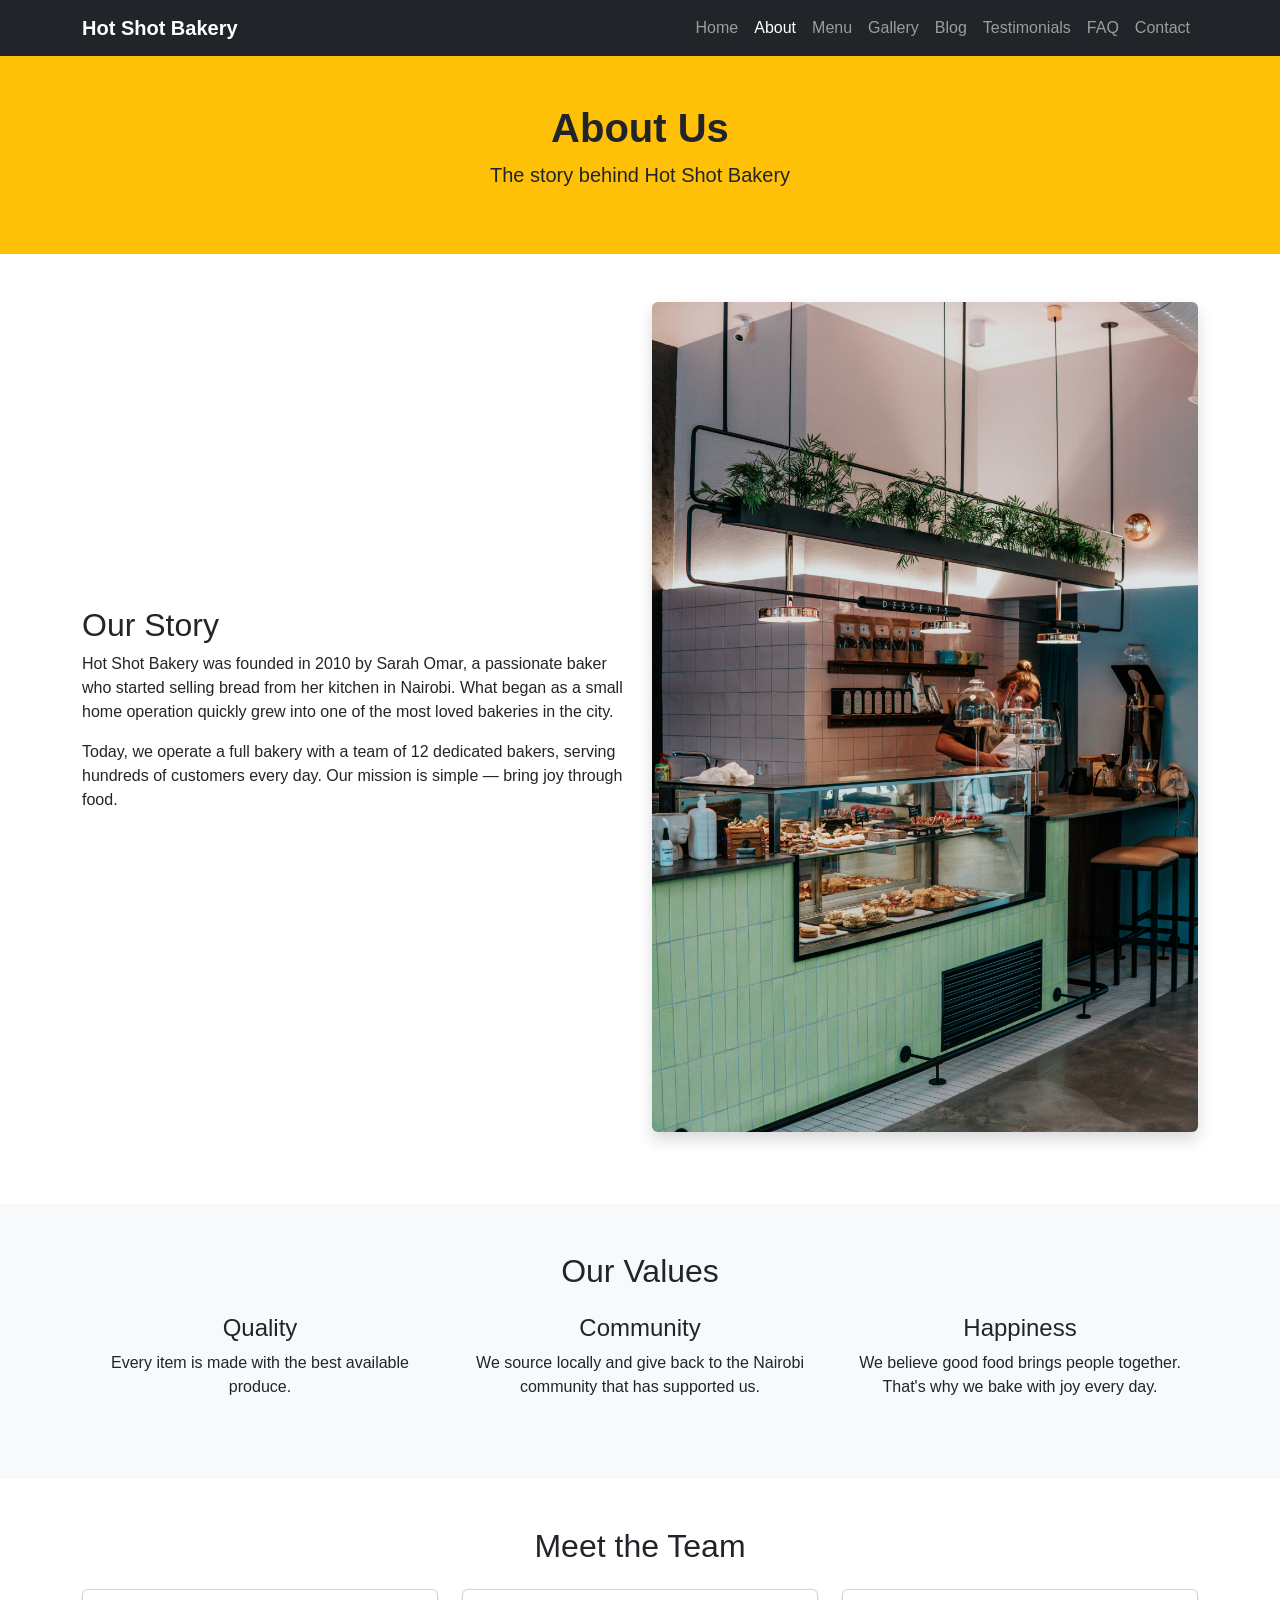
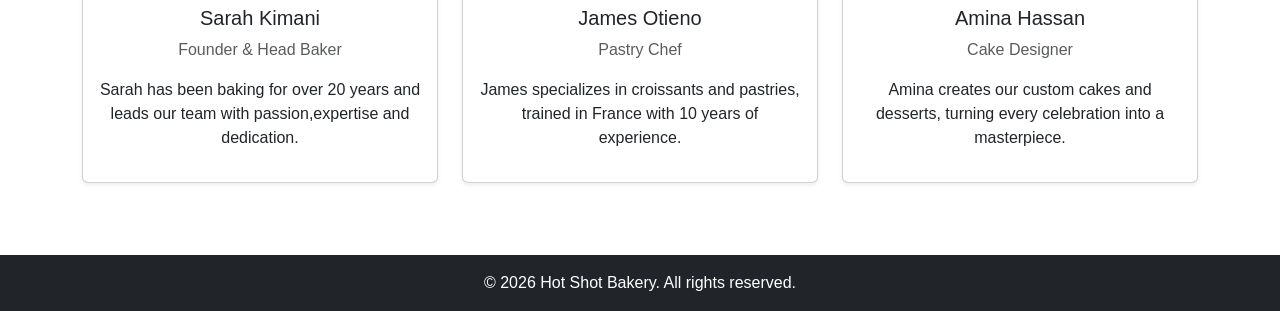
==== about.html @ dfd1ef3e "Move about.html and menu.html to root directory" ====
<!DOCTYPE html>
<html lang="en">
<head>
  <meta charset="UTF-8" />
  <meta name="viewport" content="width=device-width, initial-scale=1.0"/>
  <title>Hot Shot Bakery - About</title>
  <link href="https://cdn.jsdelivr.net/npm/bootstrap@5.3.0/dist/css/bootstrap.min.css" rel="stylesheet"/>
  <link rel="stylesheet" href="css/style.css"/>
</head>
<body>

   
   <NAVBAR>
  <nav class="navbar navbar-expand-lg navbar-dark bg-dark">
    <div class="container">
      <a class="navbar-brand fw-bold" href="index.html"> Hot Shot Bakery</a>
      <button class="navbar-toggler" type="button" data-bs-toggle="collapse" data-bs-target="#navMenu">
        <span class="navbar-toggler-icon"></span>
      </button>
      <div class="collapse navbar-collapse" id="navMenu">
        <ul class="navbar-nav ms-auto">
          <li class="nav-item"><a class="nav-link" href="index.html">Home</a></li>
          <li class="nav-item"><a class="nav-link active" href="about.html">About</a></li>
          <li class="nav-item"><a class="nav-link" href="menu.html">Menu</a></li>
          <li class="nav-item"><a class="nav-link" href="gallery.html">Gallery</a></li>
          <li class="nav-item"><a class="nav-link" href="blog.html">Blog</a></li>
          <li class="nav-item"><a class="nav-link" href="testimonials.html">Testimonials</a></li>
          <li class="nav-item"><a class="nav-link" href="faq.html">FAQ</a></li>
          <li class="nav-item"><a class="nav-link" href="contact.html">Contact</a></li>
        </ul>
      </div>
    </div>
  </nav>

  <PAGE HEADER >
  <section class="bg-warning text-dark text-center py-5">
    <h1 class="fw-bold">About Us</h1>
    <p class="lead">The story behind Hot Shot Bakery</p>
  </section>

  <OUR STORY >
  <section class="container my-5">
    <div class="row align-items-center">
      <div class="col-md-6 mb-4">
        <h2>Our Story</h2>
        <p>Hot Shot Bakery was founded in 2010 by Sarah Omar, a passionate baker who started selling bread from her kitchen in Nairobi. What began as a small home operation quickly grew into one of the most loved bakeries in the city.</p>
        <p>Today, we operate a full bakery with a team of 12 dedicated bakers, serving hundreds of customers every day. Our mission is simple — bring joy through food.</p>
      </div>
      <div class="col-md-6 mb-4 text-center">
<img src="images/bakery.jpg" alt="Bakery interior" class="img-fluid rounded shadow"/>
    </div>
  </section>

  <OUR VALUES >
  <section class="bg-light py-5">
    <div class="container">
      <h2 class="text-center mb-4">Our Values</h2>
      <div class="row text-center">
        <div class="col-md-4 mb-3">
          <h4> Quality</h4>
          <p> Every item is made with the best available produce.</p>
        </div>
        <div class="col-md-4 mb-3">
          <h4> Community</h4>
          <p>We source locally and give back to the Nairobi community that has supported us.</p>
        </div>
        <div class="col-md-4 mb-3">
          <h4> Happiness</h4>
          <p>We believe good food brings people together. That's why we bake with joy every day.</p>
        </div>
      </div>
    </div>
  </section>

  <MEET THE TEAM >
  <section class="container my-5">
    <h2 class="text-center mb-4">Meet the Team</h2>
    <div class="row text-center">
      <div class="col-md-4 mb-4">
        <div class="card shadow-sm p-3">
          <h5>Sarah Kimani</h5>
          <p class="text-muted">Founder & Head Baker</p>
          <p>Sarah has been baking for over 20 years and leads our team with passion,expertise and dedication.</p>
        </div>
      </div>
      <div class="col-md-4 mb-4">
        <div class="card shadow-sm p-3">
          <h5>James Otieno</h5>
          <p class="text-muted">Pastry Chef</p>
          <p>James specializes in croissants and pastries, trained in France with 10 years of experience.</p>
        </div>
      </div>
      <div class="col-md-4 mb-4">
        <div class="card shadow-sm p-3">
          <h5>Amina Hassan</h5>
          <p class="text-muted">Cake Designer</p>
          <p>Amina creates our custom cakes and desserts, turning every celebration into a masterpiece.</p>
        </div>
      </div>
    </div>
  </section>

  <FOOTER >
  <footer class="bg-dark text-white text-center py-3">
    <p class="mb-0">&copy; 2026 Hot Shot Bakery. All rights reserved.</p>
  </footer>

  <script src="https://cdn.jsdelivr.net/npm/bootstrap@5.3.0/dist/js/bootstrap.bundle.min.js"></script>
</body>
</html>
---- css/style.css ----
/* Hero Section */
.hero {
  background-color: #b5451b;
  min-height: 90vh;
  padding: 40px 20px;
}

/* Card hover effect */
.card:hover {
  transform: translateY(-5px);
  transition: 0.3s;
}

/* General body font */
body {
  font-family: 'Segoe UI', sans-serif;
}
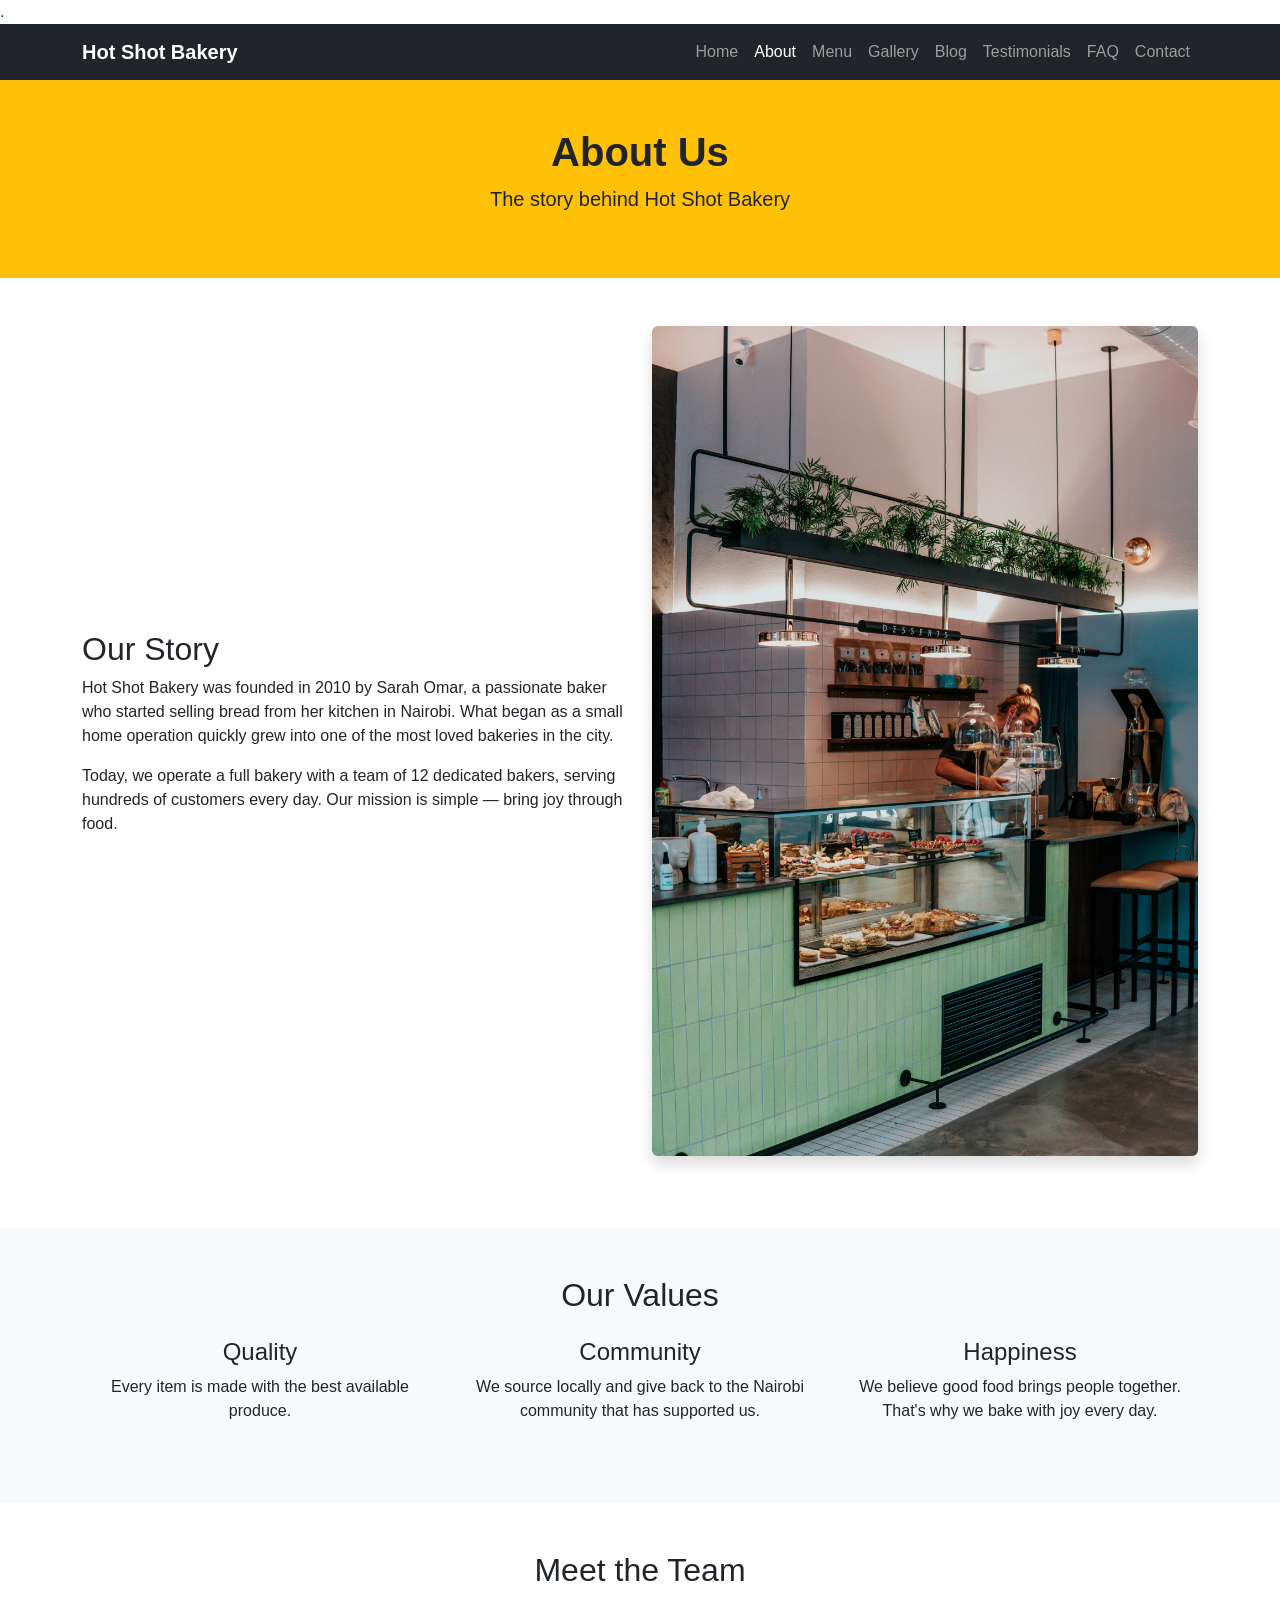
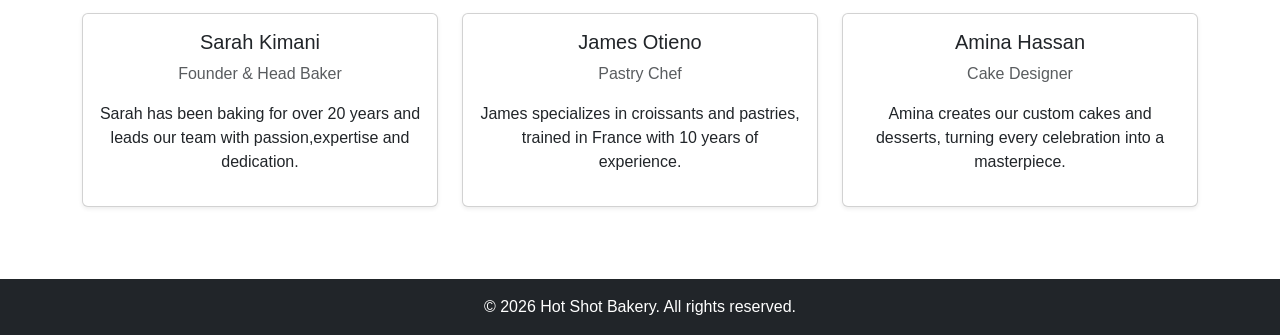
==== commit 0021f2b4: "Add menu page with food items and pricing" ====
--- a/about.html
+++ b/about.html
@@ -1,4 +1,4 @@
-<!DOCTYPE html>
+ .<!DOCTYPE html>
 <html lang="en">
 <head>
   <meta charset="UTF-8" />
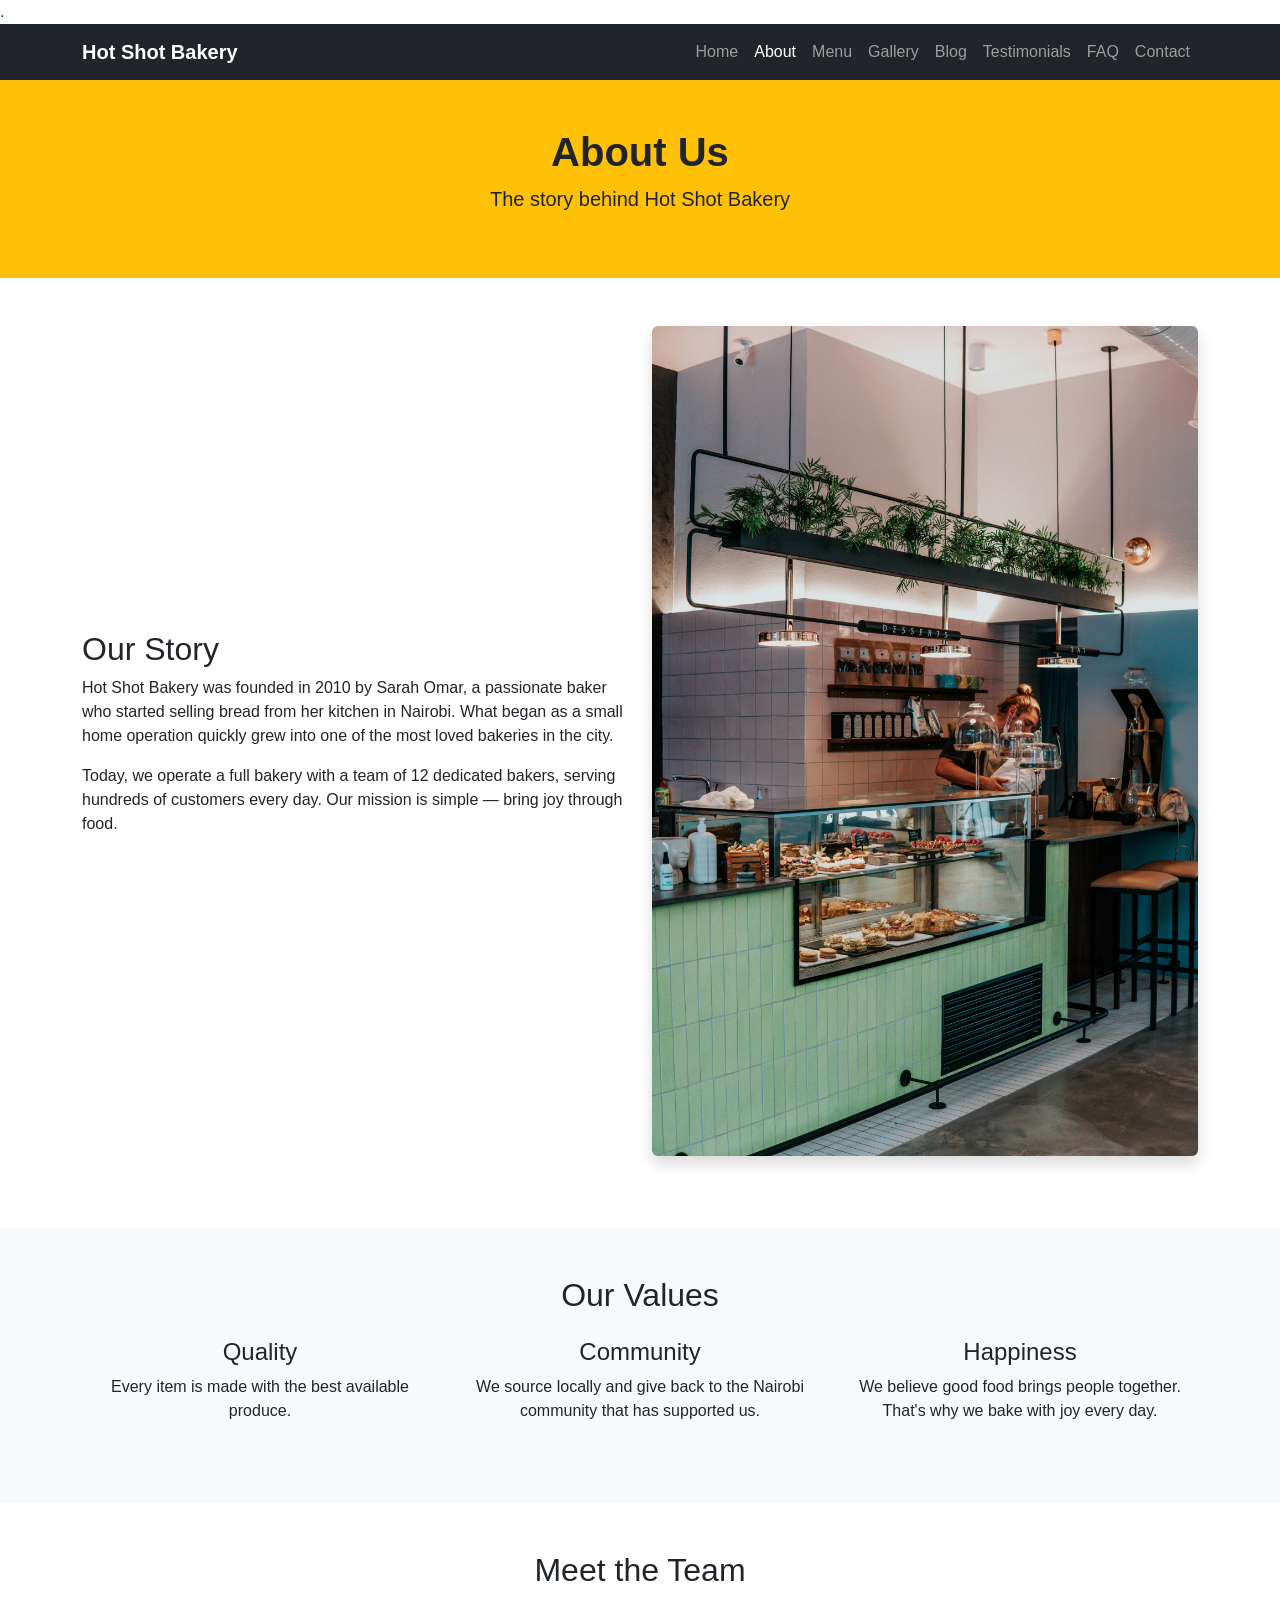
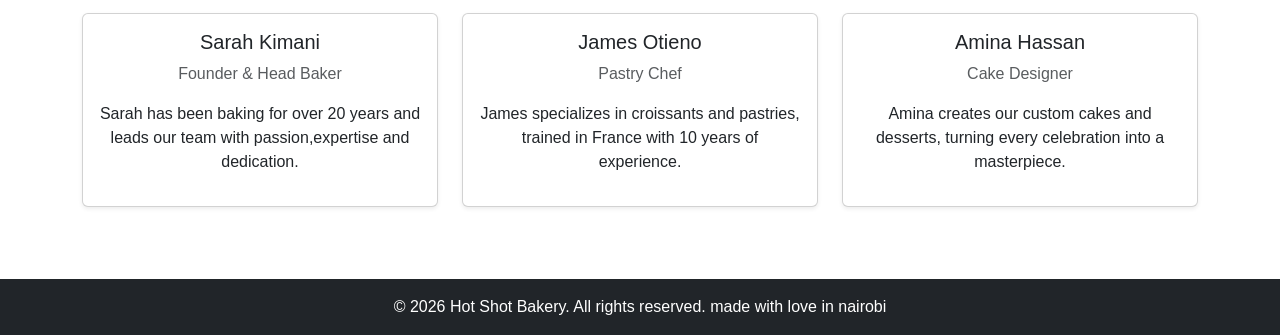
==== commit 38e1e94d: "Update footer on about page" ====
--- a/about.html
+++ b/about.html
@@ -102,7 +102,7 @@
 
   <FOOTER >
   <footer class="bg-dark text-white text-center py-3">
-    <p class="mb-0">&copy; 2026 Hot Shot Bakery. All rights reserved.</p>
+    <p class="mb-0">&copy; 2026 Hot Shot Bakery. All rights reserved. made with love in nairobi</p>
   </footer>
 
   <script src="https://cdn.jsdelivr.net/npm/bootstrap@5.3.0/dist/js/bootstrap.bundle.min.js"></script>
